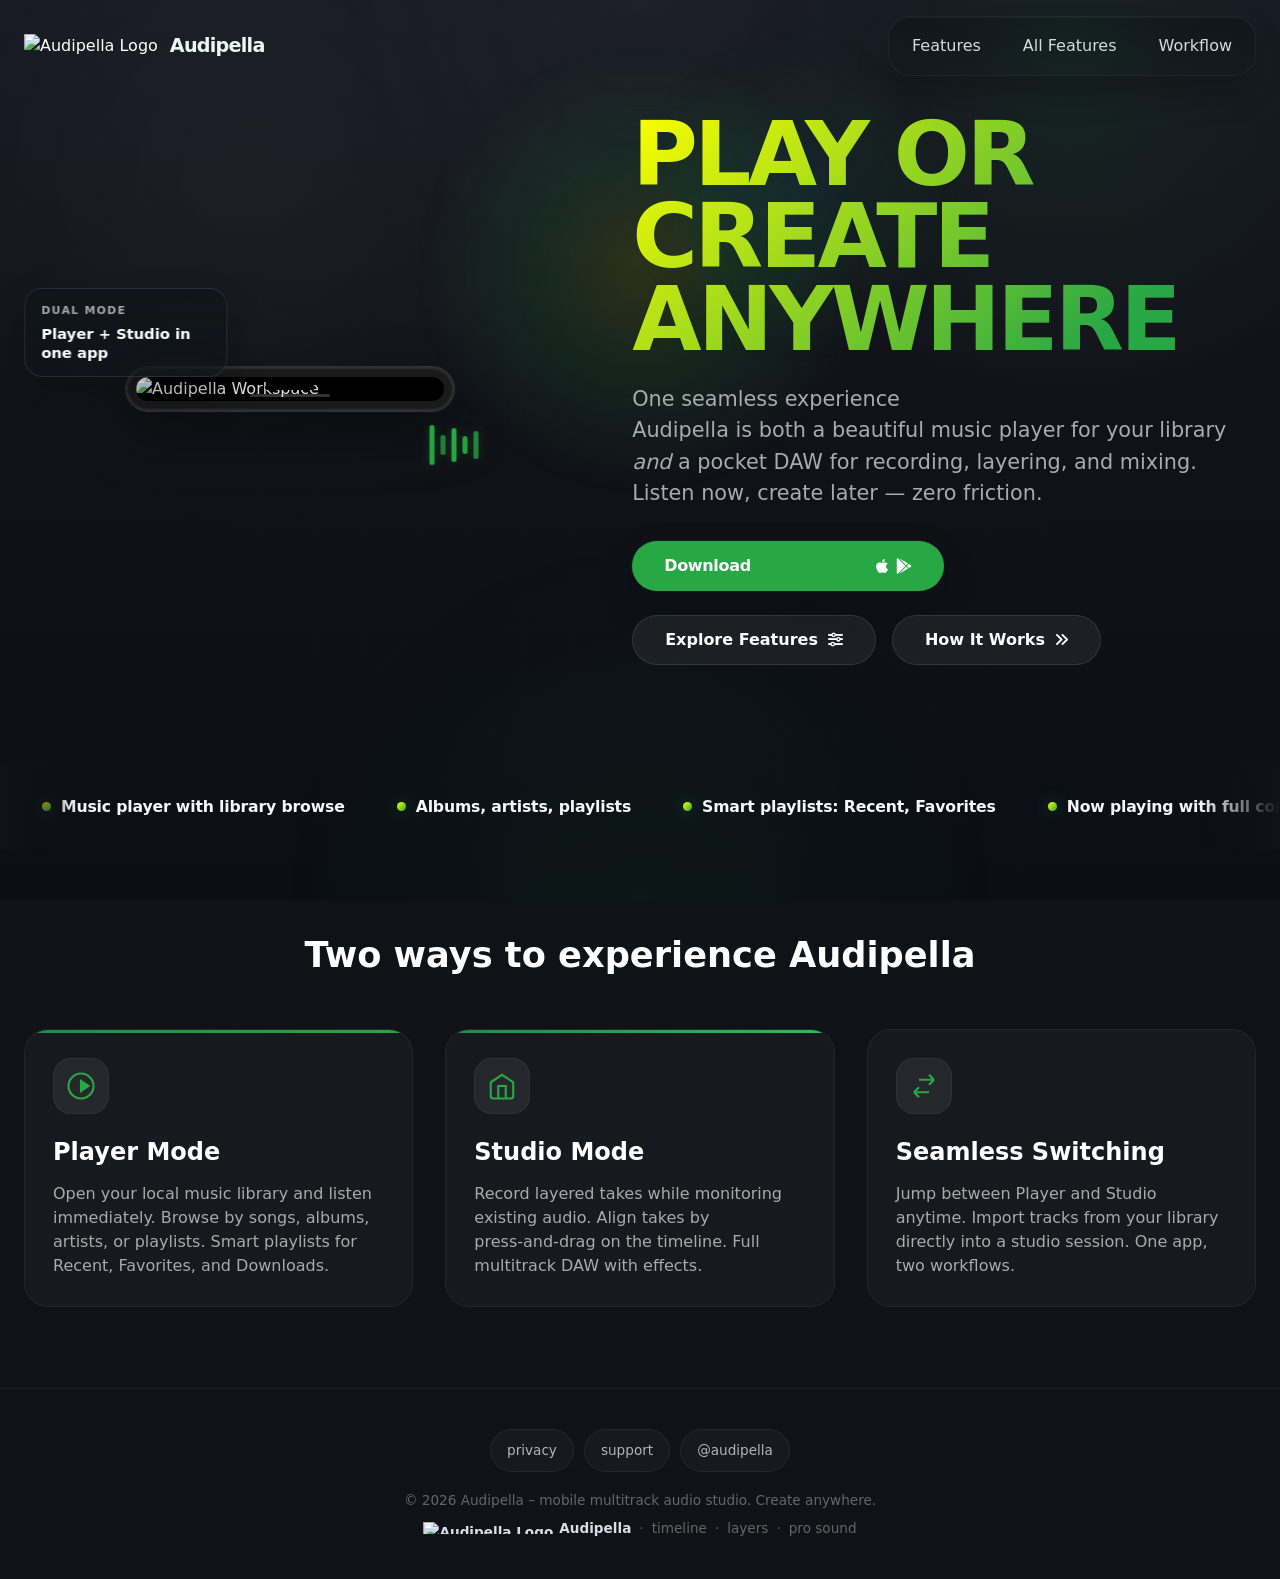
==== index.html @ 9d61c77f "Add meta description for Audipella Added a meta description for better SEO and sharing." ====
<!DOCTYPE html>
<html lang="en" style="color-scheme: dark; background-color: #111218;">

<head>
    <meta charset="UTF-8">
    <meta name="color-scheme" content="dark">
    <meta name="theme-color" content="#28a745" media="(prefers-color-scheme: dark)">
    <meta name="theme-color" content="#28a745" media="(prefers-color-scheme: light)">
    <meta name="viewport" content="width=device-width, initial-scale=1.0, viewport-fit=cover">
    
<!-- Standard Open Graph (Facebook, LinkedIn, WhatsApp, Discord, Slack) -->
<meta property="og:title" content="Audipella" />
<meta property="og:description" content="Favorite Music Player & Mobile Multitrack Studio" />
<meta property="og:url" content="https://audipella.github.io/audipella/" />
<meta property="og:type" content="website" />
<meta property="og:image" content="https://audipella.github.io/audipella/og-image.png" />
<meta property="og:image:width" content="1200" />
<meta property="og:image:height" content="630" />
<meta property="og:image:type" content="image/png" />
<meta property="og:site_name" content="Audipella" />
<meta property="og:locale" content="en_US" />

<!-- Twitter/X Card -->
<meta name="twitter:card" content="summary_large_image" />
<meta name="twitter:title" content="Audipella" />
<meta name="twitter:description" content="Favorite Music Player & Mobile Multitrack Studio" />
<meta name="twitter:image" content="https://audipella.github.io/audipella/og-image.png" />
<meta name="twitter:image:alt" content="Audipella - Music Player & Studio" />
<meta name="description" content="PLAY OR CREATE ANYWHERE One seamless experience Audipella is both a beautiful music player for your library and a pocket DAW for recording, layering, and mixing. Listen now, create later — zero friction." />


<!-- iMessage/Safari rich previews -->
<meta name="apple-mobile-web-app-title" content="Audipella" />
    
    <title>Audipella – Favorite Music Player & Mobile Multitrack Studio</title>
    <script>
        var link = document.createElement('link');
        link.rel = 'stylesheet';
        link.href = 'style.css?v=' + new Date().getTime();
        document.head.appendChild(link);
    </script>
    <link
        href="https://fonts.googleapis.com/css2?family=Inter:opsz,wght@14..32,400;14..32,600;14..32,800;14..32,900&display=swap"
        rel="stylesheet" />
    <link rel="icon" type="image/png" href="favicon.png">
    <link rel="stylesheet" href="https://cdnjs.cloudflare.com/ajax/libs/font-awesome/6.0.0-beta3/css/all.min.css" />
</head>

<body>
    <div class="ambient-background" aria-hidden="true">
        <div class="ambient-orb ambient-orb-primary"></div>
        <div class="ambient-orb ambient-orb-secondary"></div>
    </div>

    <audio id="backgroundAudio" preload="auto" loop playsinline hidden>
        <source src="use.mp3" type="audio/mpeg" />
    </audio>

    <nav>
        <div class="container nav-container">
            <a href="#" class="brand-link" data-page="home" aria-label="Audipella home">

                <img class="brand-mark" src="https://raiidr.com/udipella/audi_wave.png" alt="Audipella Logo" />

                <span class="brand-name">Audipella</span>
            </a>
            <button type="button" class="mobile-menu-btn" id="menuToggle" aria-label="Open menu" aria-expanded="false"
                aria-controls="navLinksShellFrame">
                <span class="menu-icon" aria-hidden="true">
                    <span></span>
                    <span></span>
                    <span></span>
                </span>
            </button>

            <div class="nav-links-shell-frame" id="navLinksShellFrame" aria-hidden="true">
                <div class="nav-links-shell" id="navLinksShell">
                    <div class="nav-links" id="navLinks">
                        <a href="#" data-page="features">Features</a>
                        <a href="#" data-page="detailed-features">All Features</a>
                        <a href="#" data-page="workflow">Workflow</a>
                    </div>
                </div>
            </div>

        </div>
    </nav>

    <main id="app-root">
        <!-- home / landing -->
        <div class="home-page" id="home-page">
            <div class="hero">
                <div class="container hero-layout">
                    <div class="phone-mockup-container phone-live-badge floating-phone">
                        <div class="phone-frame">
                            <div class="phone-notch"></div>
                            <div class="equalizer floating" aria-hidden="true">
                                <div id="wave-container">
                                    <div class="bar"></div>
                                    <div class="bar"></div>
                                    <div class="bar"></div>
                                    <div class="bar"></div>
                                    <div class="bar"></div>
                                </div>
                            </div>
                            <div class="mini-panel parallax-layer floating" data-depth="1.3">
                                <p>Dual Mode</p>
                                <strong>Player + Studio in one app</strong>
                            </div>
                            <img class="workspace-img" src="https://raiidr.com/udipella/newWorkspace.png"
                                alt="Audipella Workspace" />
                            <div class="phone-home-bar"></div>
                        </div>
                    </div>

                    <div class="hero-copy">


                        <h1>PLAY OR CREATE<br>ANYWHERE</h1>

                        <p class="tagline">One seamless experience <br>Audipella is both a beautiful music
                            player for your library <em>and</em> a pocket DAW for recording, layering, and mixing.
                            Listen now, create later — zero friction.</p>

                        <div id="downloadBtn">
                            <a id="downloadStoreLink" class="btn-primary download-store-btn"
                                href="https://apps.apple.com/gh/app/audipella/id6759680938" target="_blank"
                                rel="noopener noreferrer"
                                aria-label="Download Audipella on the App Store or Google Play">
                                <span class="download-store-label">Download</span>
                                <span class="store-badges" aria-hidden="true">
                                    <i class="fab btWhite fa-apple"></i>
                                    <i class="fab btWhite fa-google-play"></i>
                                </span>
                            </a>
                        </div>
                        <div class="btn-group">
                            <a href="#" class="btn-secondary" data-page="features">
                                <i class="fas fa-sliders" aria-hidden="true"></i>
                                <span>Explore Features</span>
                            </a>
                            <a href="#" class="btn-secondary" data-page="workflow">
                                <span>How It Works</span>
                                <i class="fas fa-angle-double-right" aria-hidden="true"></i>
                            </a>
                        </div>
                    </div>
                </div>
            </div>
            <div class="marquee-track" aria-label="Audipella feature highlights">
                <div class="marquee-content">
                    <div class="marquee-group">
                        <span class="marquee-item">Music player with library browse</span>
                        <span class="marquee-item">Albums, artists, playlists</span>
                        <span class="marquee-item">Smart playlists: Recent, Favorites</span>
                        <span class="marquee-item">Now playing with full controls</span>
                        <span class="marquee-item">Demo project or blank start</span>
                        <span class="marquee-item">Guide track from audio or video</span>
                        <span class="marquee-item">Timeline markers</span>
                        <span class="marquee-item">Trim view</span>
                        <span class="marquee-item">Track lock and duplicate</span>
                        <span class="marquee-item">Undo and redo</span>
                        <span class="marquee-item">Per-track EQ and pitch</span>
                        <span class="marquee-item">Project library and mixes</span>
                    </div>
                    <div class="marquee-group" aria-hidden="true">
                        <span class="marquee-item">Music player with library browse</span>
                        <span class="marquee-item">Albums, artists, playlists</span>
                        <span class="marquee-item">Smart playlists: Recent, Favorites</span>
                        <span class="marquee-item">Now playing with full controls</span>
                        <span class="marquee-item">Demo project or blank start</span>
                        <span class="marquee-item">Guide track from audio or video</span>
                        <span class="marquee-item">Timeline markers</span>
                        <span class="marquee-item">Trim view</span>
                        <span class="marquee-item">Track lock and duplicate</span>
                        <span class="marquee-item">Undo and redo</span>
                        <span class="marquee-item">Per-track EQ and pitch</span>
                        <span class="marquee-item">Project library and mixes</span>
                    </div>
                </div>
            </div>
            <section class="section-one">
                <div class="container">
                    <h2 name="section1" class="section-title">Two ways to experience Audipella</h2>
                    <div class="grid-3">
                        <div class="card mode-card player-card">
                            <div class="icon-box"><svg viewBox="0 0 24 24" stroke="currentColor">
                                    <circle cx="12" cy="12" r="10" />
                                    <path d="M12 8v8l6-4-6-4z" fill="currentColor" />
                                </svg></div>
                            <h3>Player Mode</h3>
                            <p>Open your local music library and listen immediately. Browse by songs, albums, artists,
                                or playlists. Smart playlists for Recent, Favorites, and Downloads.</p>
                        </div>
                        <div class="card mode-card studio-card">
                            <div class="icon-box"><svg viewBox="0 0 24 24" stroke="currentColor">
                                    <path d="M3 9l9-6 9 6v11a2 2 0 0 1-2 2H5a2 2 0 0 1-2-2V9z" />
                                    <polyline points="9 22 9 12 15 12 15 22" />
                                </svg></div>
                            <h3>Studio Mode</h3>
                            <p>Record layered takes while monitoring existing audio. Align takes by press‑and‑drag on
                                the timeline. Full multitrack DAW with effects.</p>
                        </div>
                        <div class="card">
                            <div class="icon-box"><svg viewBox="0 0 24 24" fill="none" stroke="currentColor">
                                    <path d="M8 7h12m0 0l-4-4m4 4l-4 4m0 6H4m0 0l4 4m-4-4l4-4" />
                                </svg></div>
                            <h3>Seamless Switching</h3>
                            <p>Jump between Player and Studio anytime. Import tracks from your library directly into a
                                studio session. One app, two workflows.</p>
                        </div>
                    </div>
                </div>
            </section>
        </div>

        <!-- features page (hidden initially) -->
        <div id="features-page" class="page-hidden">
            <section>
                <div class="container">
                    <h2 class="section-title">Everything you need to play & produce</h2>
                    <div class="grid-3">
                        <div class="card">
                            <div class="icon-box"><svg viewBox="0 0 24 24" stroke="currentColor">
                                    <path d="M9 18V5l12-2v13" />
                                    <circle cx="6" cy="18" r="3" />
                                    <circle cx="18" cy="16" r="3" />
                                </svg></div>
                            <h3>Music library player</h3>
                            <p>Browse your entire local library by songs, albums, artists, or playlists. Beautiful
                                now-playing view with full playback controls.</p>
                        </div>
                        <div class="card">
                            <div class="icon-box"><svg viewBox="0 0 24 24" stroke="currentColor">
                                    <path
                                        d="M12 2l3.09 6.26L22 9.27l-5 4.87 1.18 6.88L12 17.77l-6.18 3.25L7 14.14 2 9.27l6.91-1.01L12 2z" />
                                </svg></div>
                            <h3>Smart playlists</h3>
                            <p>Automatic playlists for Recent plays, Favorites, Downloads, and All Playable tracks. Your
                                music, organized intelligently.</p>
                        </div>
                        <div class="card">
                            <div class="icon-box"><svg viewBox="0 0 24 24" stroke="currentColor">
                                    <path d="M4 16v1a3 3 0 003 3h10a3 3 0 003-3v-1m-4-8l-4-4m0 0L8 8m4-4v12" />
                                </svg></div>
                            <h3>Import to library</h3>
                            <p>Add audio files directly to your player library. Import from files, downloads, or extract
                                audio from video.</p>
                        </div>
                        <div class="card">
                            <div class="icon-box"><svg viewBox="0 0 24 24" stroke="currentColor">
                                    <path d="M19 11H5M5 5h14v14H5z" />
                                    <circle cx="12" cy="12" r="3" />
                                </svg></div>
                            <h3>Studio import</h3>
                            <p>Import from player library, device files, or extract audio from video before trimming.
                                Perfect for sampling and remixing.</p>
                        </div>
                        <div class="card">
                            <div class="icon-box"><svg viewBox="0 0 24 24" stroke="currentColor">
                                    <path d="M4 4v16h16V4H4z M8 9h8M8 15h5" />
                                </svg></div>
                            <h3>Studio workspace</h3>
                            <p>Undo/redo, project metadata, timeline editor, state management – everything stays modular
                                and professional.</p>
                        </div>
                        <div class="card">
                            <div class="icon-box"><svg viewBox="0 0 24 24" stroke="currentColor">
                                    <path
                                        d="M12 2v4M12 22v-4M4 12H2M6 12H4M20 12h-2M22 12h-2M19.07 4.93l-2.83 2.83M7.76 16.24l-2.83 2.83M4.93 19.07l2.83-2.83M16.24 7.76l2.83-2.83" />
                                </svg></div>
                            <h3>Studio export</h3>
                            <p>Export finished mix, video reel with cover art. Save/load projects, mixes library,
                                import/export .adp bundles.</p>
                        </div>
                        <div class="card">
                            <div class="icon-box"><svg viewBox="0 0 24 24" stroke="currentColor">
                                    <path
                                        d="M21 12a9 9 0 0 1-9 9m9-9a9 9 0 0 0-9-9m9 9h-4m-7 9A9 9 0 0 1 3 12m9 9v-4M3 12a9 9 0 0 1 9-9m-9 9h4m7-9a9 9 0 0 1 9 9" />
                                </svg></div>
                            <h3>Studio composition</h3>
                            <p>Loop playback, A/B loop regions, markers for arrangement — compose like a pro in the
                                multitrack workspace.</p>
                        </div>
                        <div class="card">
                            <div class="icon-box"><svg viewBox="0 0 24 24" stroke="currentColor">
                                    <path
                                        d="M12 8v4l3 3M12 22c5.523 0 10-4.477 10-10S17.523 2 12 2 2 6.477 2 12s4.477 10 10 10z" />
                                </svg></div>
                            <h3>100% offline</h3>
                            <p>No backend required. Both player and studio work entirely on your device — no internet
                                needed ever.</p>
                        </div>
                        <div class="card">
                            <div class="icon-box"><svg viewBox="0 0 24 24" stroke="currentColor">
                                    <path d="M14 2H6a2 2 0 0 0-2 2v16a2 2 0 0 0 2 2h12a2 2 0 0 0 2-2V8l-6-6z" />
                                    <path d="M14 2v6h6" />
                                </svg></div>
                            <h3>Studio projects (.adp)</h3>
                            <p>Self-contained studio projects: audio files, waveform assets, metadata — share and reopen
                                seamlessly.</p>
                        </div>
                    </div>
                </div>
            </section>
        </div>

        <!-- workflow page -->
        <div id="workflow-page" class="page-hidden">
            <section>
                <div class="container">
                    <h2 class="section-title">Choose your workflow</h2>
                    <div class="mode-tabs">
                        <button class="mode-tab active" data-mode="player">Player Mode</button>
                        <button class="mode-tab" data-mode="studio">Studio Mode</button>
                    </div>
                    <div class="steps mode-steps-player">
                        <div class="step">
                            <div class="step-number">1</div>
                            <h3>Choose Player Mode</h3>
                            <p>Open Audipella in Player Mode for instant access to your music library. No setup, no
                                tutorial — just press play.</p>
                        </div>
                        <div class="step">
                            <div class="step-number">2</div>
                            <h3>Browse Your Library</h3>
                            <p>Explore your songs, albums, artists, and playlists. Smart playlists automatically
                                organize your Recent, Favorites, and Downloads.</p>
                        </div>
                        <div class="step">
                            <div class="step-number">3</div>
                            <h3>Enjoy & Control</h3>
                            <p>Full playback controls in the now-playing view. Queue tracks, shuffle, repeat —
                                everything you expect from a premium music player.</p>
                        </div>
                        <div class="step">
                            <div class="step-number">4</div>
                            <h3>Import & Expand</h3>
                            <p>Add new audio files to your library anytime. Import from files, downloads, or extract
                                audio from video clips.</p>
                        </div>
                    </div>
                    <div class="steps mode-steps-studio" style="display: none;">
                        <div class="step">
                            <div class="step-number">1</div>
                            <h3>Choose Studio Mode</h3>
                            <p>Switch to Studio Mode for the full multitrack experience. Onboarding walks you through
                                your first recording session.</p>
                        </div>
                        <div class="step">
                            <div class="step-number">2</div>
                            <h3>Record & Align</h3>
                            <p>Press and hold to drag tracks, align them precisely in the timeline editor. Monitor
                                existing tracks while recording new ones.</p>
                        </div>
                        <div class="step">
                            <div class="step-number">3</div>
                            <h3>Arrange & Process</h3>
                            <p>Zoomable workspace: reorder, nudge, duplicate, lock, add markers, loop, adjust
                                speed/pitch/EQ per track.</p>
                        </div>
                        <div class="step">
                            <div class="step-number">4</div>
                            <h3>Save & Export</h3>
                            <p>Save project, export final mix audio or video with cover art. Share .adp project to
                                collaborate.</p>
                        </div>
                    </div>
                    <div class="info-panel workflow-callout">
                        <h3 class="workflow-callout-title">⚡ Entirely offline — both modes</h3>
                        <p class="workflow-callout-copy">Player library browsing and studio recording, playback,
                            trimming, mixing, import, export, add markers, redo, undo, looping, and video‑to‑audio
                            extraction — all done locally. No cloud, no latency, no accounts.</p>
                    </div>
                </div>
            </section>
        </div>

        <!-- detailed features page -->
        <div id="detailed-features-page" class="page-hidden">
            <section class="detailed-features">
                <div class="container">
                    <h2 class="section-title">Complete Feature Set</h2>

                    <div class="mode-tabs">
                        <button class="mode-tab active" data-mode="studio">Studio Mode</button>
                        <button class="mode-tab" data-mode="player">Player Mode</button>
                    </div>

                    <!-- Studio Features -->
                    <div class="feature-section studio-section feature-mode-content" data-content="studio">
                        <div class="feature-section-header">
                            <div class="icon-box studio-icon">
                                <svg viewBox="0 0 24 24" stroke="currentColor">
                                    <path d="M3 9l9-6 9 6v11a2 2 0 0 1-2 2H5a2 2 0 0 1-2-2V9z" />
                                    <polyline points="9 22 9 12 15 12 15 22" />
                                </svg>
                            </div>
                            <h3 class="feature-section-title">Studio Features</h3>
                        </div>

                        <div class="feature-category">
                            <h4 class="feature-category-title">Multi-Track Workspace</h4>
                            <ul class="feature-list">
                                <li>Organize projects with a flexible multi-track timeline</li>
                                <li>Drag left/right with Ghost View for visual track alignment</li>
                                <li>Drag up/down to reorder tracks</li>
                                <li>Press to select single or multiple tracks</li>
                            </ul>
                        </div>

                        <div class="feature-category">
                            <h4 class="feature-category-title">Smart Editing Tools</h4>
                            <ul class="feature-list">
                                <li>Lock tracks to prevent accidental movement</li>
                                <li>Solo play individual tracks for focused editing</li>
                                <li>Mark regions for quick navigation</li>
                                <li>Loop playback for A/B regions or entire track</li>
                                <li>Snap playhead to timeline start or track end</li>
                                <li>Set window regions for timeline playback view</li>
                                <li>Zoom in/out timeline view</li>
                                <li>Set base track with enable/disable monitoring</li>
                            </ul>
                        </div>

                        <div class="feature-category">
                            <h4 class="feature-category-title">Record Over Your Mix</h4>
                            <ul class="feature-list">
                                <li>Import a base track and record vocals or instruments</li>
                                <li>Listen to your project in real time while recording</li>
                                <li>Perfect for layering harmonies, overdubs, and vocal arrangements</li>
                            </ul>
                        </div>

                        <div class="feature-category">
                            <h4 class="feature-category-title">Save Project Progress</h4>
                            <ul class="feature-list">
                                <li>Save project progress and resume editing later (.adp)</li>
                                <li>Export projects as .adp (Audipella project format)</li>
                                <li>Import .adp files from other Audipella users</li>
                            </ul>
                        </div>

                        <div class="feature-category">
                            <h4 class="feature-category-title">Per-Track & Master EQ Control</h4>
                            <ul class="feature-list">
                                <li>Apply equalization to individual tracks for precise sound shaping</li>
                                <li>Adjust each track independently for a balanced mix</li>
                                <li>Fine-tune final output with master mix EQ before exporting</li>
                            </ul>
                        </div>

                        <div class="feature-category">
                            <h4 class="feature-category-title">Pro-Grade Processing</h4>
                            <ul class="feature-list">
                                <li>Built-in noise reduction for clean recordings</li>
                                <li>Loudness normalization for professionally balanced audio</li>
                                <li>"Pro Vocal" feature for vocal-optimized noise reduction</li>
                            </ul>
                        </div>

                        <div class="feature-category">
                            <h4 class="feature-category-title">Advanced Export Options</h4>
                            <ul class="feature-list">
                                <li>Export final mix as high-quality MP3</li>
                                <li>Attach cover artwork to generate MP4 video for social sharing</li>
                            </ul>
                        </div>

                        <div class="feature-category">
                            <h4 class="feature-category-title">Advanced Controls</h4>
                            <ul class="feature-list">
                                <li>Audio sync latency adjustment for recording</li>
                                <li>Set workspace max timeline duration (1hr limit)</li>
                                <li>Adjust track drag sensitivity</li>
                            </ul>
                        </div>

                        <div class="feature-category">
                            <h4 class="feature-category-title">Help & Guidance</h4>
                            <ul class="feature-list">
                                <li>In-app help guide and tips</li>
                                <li>Tool use reference documentation</li>
                            </ul>
                        </div>
                    </div>

                    <!-- Player Features -->
                    <div class="feature-section player-section feature-mode-content" data-content="player"
                        style="display: none;">
                        <div class="feature-section-header">
                            <div class="icon-box player-icon">
                                <svg viewBox="0 0 24 24" stroke="currentColor">
                                    <circle cx="12" cy="12" r="10" />
                                    <path d="M12 8v8l6-4-6-4z" fill="currentColor" />
                                </svg>
                            </div>
                            <h3 class="feature-section-title">Player Features</h3>
                        </div>

                        <div class="feature-category">
                            <h4 class="feature-category-title">Chat & Download</h4>
                            <ul class="feature-list">
                                <li>Search and download audio from URLs</li>
                                <li>Conversational search with download progress</li>
                                <li>Visual progress bars with live updates</li>
                            </ul>
                        </div>

                        <div class="feature-category">
                            <h4 class="feature-category-title">Playback Experience</h4>
                            <ul class="feature-list">
                                <li>Drag down to collapse to bottom player with controls</li>
                                <li>Drag up to expanded full-screen player view</li>
                                <li>Set start/end points for looped playback sections</li>
                                <li>Playback speed control: 0.5x to 2.0x variable speed</li>
                                <li>Shuffle mode: Random or ordered playback</li>
                                <li>Restores playback position on resume</li>
                            </ul>
                        </div>

                        <div class="feature-category">
                            <h4 class="feature-category-title">Loop Modes</h4>
                            <ul class="feature-list">
                                <li>Loop Off — Play once and stop</li>
                                <li>Loop All — Repeat entire queue</li>
                                <li>Loop Once — Repeat current track</li>
                            </ul>
                        </div>

                        <div class="feature-category">
                            <h4 class="feature-category-title">Audio Trimmer Integration</h4>
                            <ul class="feature-list">
                                <li>Visual audio editing interface</li>
                                <li>Set start/end trim points precisely</li>
                                <li>Save edited versions directly to library</li>
                            </ul>
                        </div>

                        <div class="feature-category">
                            <h4 class="feature-category-title">Media Library Browsing</h4>
                            <ul class="feature-list">
                                <li>5 Tab Categories: Songs, Albums, Artists, Playlists, Recent</li>
                                <li>Smart Playlists: Recently Added, Downloads, Playable tracks, Favorites</li>
                                <li>Real-time search across entire library</li>
                                <li>Pull-to-refresh library scanning</li>
                            </ul>
                        </div>

                        <div class="feature-category">
                            <h4 class="feature-category-title">Library Management</h4>
                            <ul class="feature-list">
                                <li>Multi-select tracks/albums/artists/playlists for batch actions</li>
                                <li>Import audio files into the player library</li>
                                <li>Extract audio from video for library import</li>
                            </ul>
                        </div>

                        <div class="feature-category">
                            <h4 class="feature-category-title">Playback Controls</h4>
                            <ul class="feature-list">
                                <li>Play, pause, skip forward/backward</li>
                                <li>Touch-to-seek with time display</li>
                                <li>Full-screen now playing view</li>
                            </ul>
                        </div>
                    </div>
                </div>
            </section>
        </div>

        <!-- support page -->
        <div id="support-page" class="page-hidden">
            <section>
                <div class="container">
                    <h2 class="section-title">Help & Support</h2>
                    <div class="faq-list" id="faqContainer">
                        <div class="faq-item">
                            <div class="faq-question">🎛️ What's the difference between Player and Studio mode?
                                <span>+</span>
                            </div>
                            <div class="faq-answer"><strong>Player Mode</strong> is for listening — browse your local
                                music library by songs, albums, artists, and playlists with a beautiful now-playing
                                interface. <strong>Studio Mode</strong> is for creating — a full multitrack DAW where
                                you record, layer, mix, and export. You can switch between modes anytime.</div>
                        </div>
                        <div class="faq-item">
                            <div class="faq-question">👈👉 How do I align recorded takes? <span>+</span></div>
                            <div class="faq-answer">In the timeline editor, press and hold any take, then drag it to the
                                desired start point. The snap guide helps you align to beats or markers.</div>
                        </div>
                        <div class="faq-item">
                            <div class="faq-question">📁 What is an .adp project bundle? <span>+</span></div>
                            <div class="faq-answer">.adp bundles contain all audio files, waveforms, project metadata,
                                markers, and effects. Use import/export to share full projects with other Audipella
                                users.</div>
                        </div>
                        <div class="faq-item">
                            <div class="faq-question">🔊 Can I extract audio from video? <span>+</span></div>
                            <div class="faq-answer">Yes. Import video from your library — Audipella extracts audio and
                                lets you trim before adding to the timeline.</div>
                        </div>
                        <div class="faq-item">
                            <div class="faq-question">⚙️ How to adjust drag sensitivity & workspace duration?
                                <span>+</span>
                            </div>
                            <div class="faq-answer">Go to Settings → Workspace: you can adjust drag sensitivity, default
                                duration, sync options, and cache cleanup.</div>
                        </div>
                        <div class="faq-item">
                            <div class="faq-question">🎚️ What is Pro Vocal feature? <span>+</span></div>
                            <div class="faq-answer">Pro Vocal applies intelligent noise reduction tailored for vocals,
                                reducing background hiss while preserving clarity.</div>
                        </div>
                        <div class="faq-item">
                            <div class="faq-question">📱 Does Audipella need internet? <span>+</span></div>
                            <div class="faq-answer">No backend or server — both Player and Studio modes work completely
                                offline after install. Your music and projects never leave your device.</div>
                        </div>
                    </div>
                    <div class="support-callout">
                        <h3>Still have questions?</h3>
                        <p>Reach out to our support team — we're happy to help you craft your
                            next track.</p>
                        <a href="#" class="btn-secondary">support@audipella.com</a>
                    </div>
                </div>
            </section>
        </div>

        <!-- privacy page -->
        <div id="privacy-page" class="page-hidden">
            <section>
                <div class="container">
                    <h2 class="section-title">Privacy Policy</h2>
                    <div class="info-panel">
                        <p><strong>Last updated:</strong> April 2026</p><br>
                        <p>Audipella respects your privacy. The app operates 100% offline — no cloud servers, no
                            telemetry, no data collection. All recordings, projects, and exported files remain on your
                            device.</p><br>
                        <ul class="privacy-list">
                            <li><strong>What we DO NOT collect:</strong> personal data, audio content, usage analytics,
                                or location. There is no account system, no sign-up, no tracking.</li>
                            <li><strong>Local storage:</strong> Audipella stores your projects, audio files, and
                                waveform caches inside the app's sandboxed storage. You can delete them at any time via
                                the app's settings or by uninstalling the app.</li>
                            <li><strong>Third-party access:</strong> None. Audipella does not integrate any analytics
                                or crash reporters. We don't share anything because we don’t have anything to share.
                            </li>
                            <li><strong>Permissions Usage:</strong>
                                <ul class="privacy-sublist">
                                    <li><strong>Microphone:</strong> Used solely to capture audio for your projects.
                                        Recording only occurs when you explicitly tap the record button.</li>
                                    <li><strong>File System:</strong> Required to save your projects, generate
                                        waveforms, and export mixed audio stems to your device.</li>
                                </ul>
                            </li>
                            <li><strong>Children’s privacy:</strong> The app does not collect any information from any
                                user, including children under 13.</li>
                            <li><strong>Contact:</strong> If you have questions, contact us at <span
                                    class="privacy-email">privacy@audipella.com</span> — but rest assured, we built
                                this to be a private, offline creative tool.</li>
                        </ul>
                    </div>
                </div>
            </section>
        </div>
    </main>

    <footer>
        <div class="container">
            <div class="footer-links">
                <a href="#" data-page="privacy">
                    privacy
                </a>
                <a href="#" data-page="support">support</a>
                <a href="#">@audipella</a>
            </div>
            <p>© 2026 Audipella – mobile multitrack audio studio. Create anywhere.</p>
            <p class="footer-meta">
                <span class="footer-brand">
                    <img src="https://raiidr.com/udipella/audi_wave.png" alt="Audipella Logo" />
                    <span>Audipella</span>
                </span>
                <span class="footer-divider">·</span>
                <span>timeline</span>
                <span class="footer-divider">·</span>
                <span>layers</span>
                <span class="footer-divider">·</span>
                <span>pro sound</span>
            </p>
        </div>
    </footer>
    <!-- <script src="debug.js"></script> -->
    <script>
        var script = document.createElement('script');
        // Use .src for scripts (link uses .href)
        script.src = 'main.js?v=' + new Date().getTime();
        document.head.appendChild(script);
    </script>
</body>


</html>
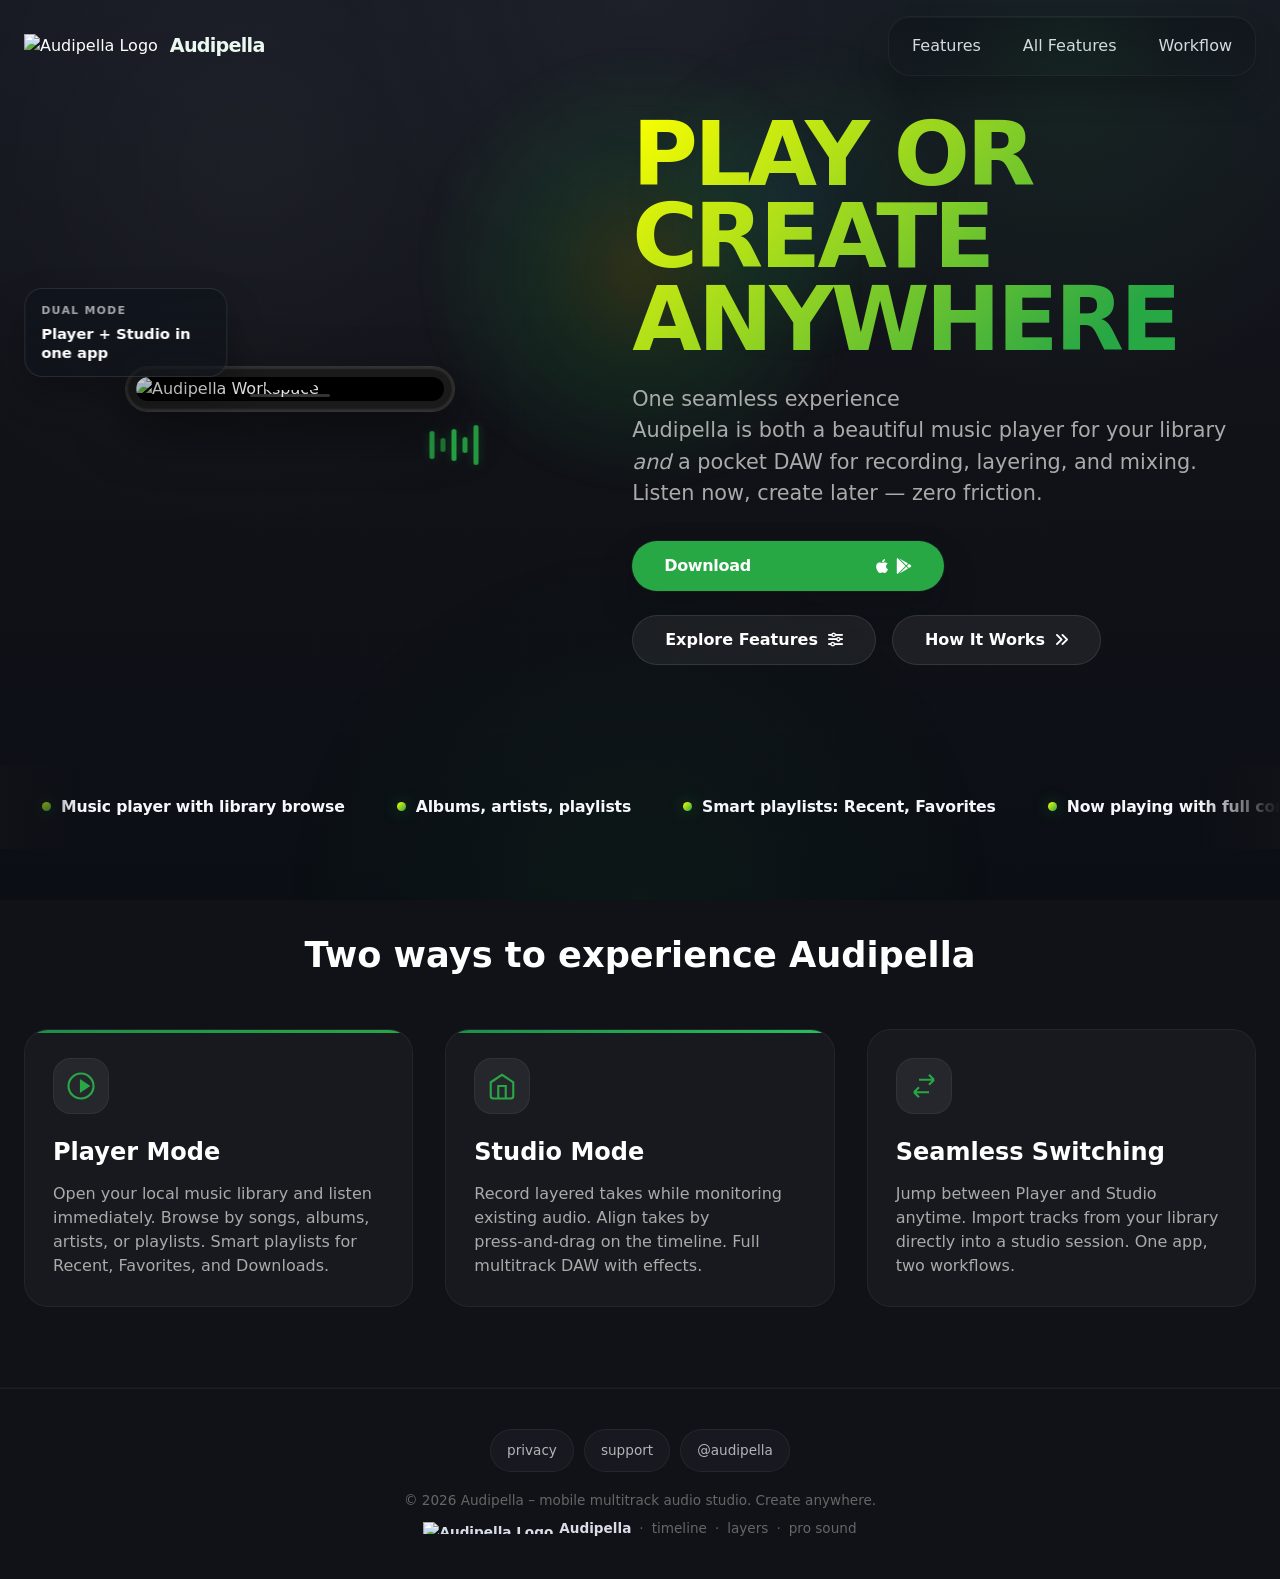
==== commit 8839d961: "Update index.html" ====
--- a/index.html
+++ b/index.html
@@ -13,7 +13,7 @@
 <meta property="og:description" content="Favorite Music Player & Mobile Multitrack Studio" />
 <meta property="og:url" content="https://audipella.github.io/audipella/" />
 <meta property="og:type" content="website" />
-<meta property="og:image" content="https://audipella.github.io/audipella/og-image.png" />
+<meta property="og:image" content="https://audipella.github.io/audipella/og-image-1.jpg" />
 <meta property="og:image:width" content="1200" />
 <meta property="og:image:height" content="630" />
 <meta property="og:image:type" content="image/png" />
@@ -24,7 +24,7 @@
 <meta name="twitter:card" content="summary_large_image" />
 <meta name="twitter:title" content="Audipella" />
 <meta name="twitter:description" content="Favorite Music Player & Mobile Multitrack Studio" />
-<meta name="twitter:image" content="https://audipella.github.io/audipella/og-image.png" />
+<meta name="twitter:image" content="https://audipella.github.io/audipella/og-image-1.jpg" />
 <meta name="twitter:image:alt" content="Audipella - Music Player & Studio" />
 <meta name="description" content="PLAY OR CREATE ANYWHERE One seamless experience Audipella is both a beautiful music player for your library and a pocket DAW for recording, layering, and mixing. Listen now, create later — zero friction." />
 
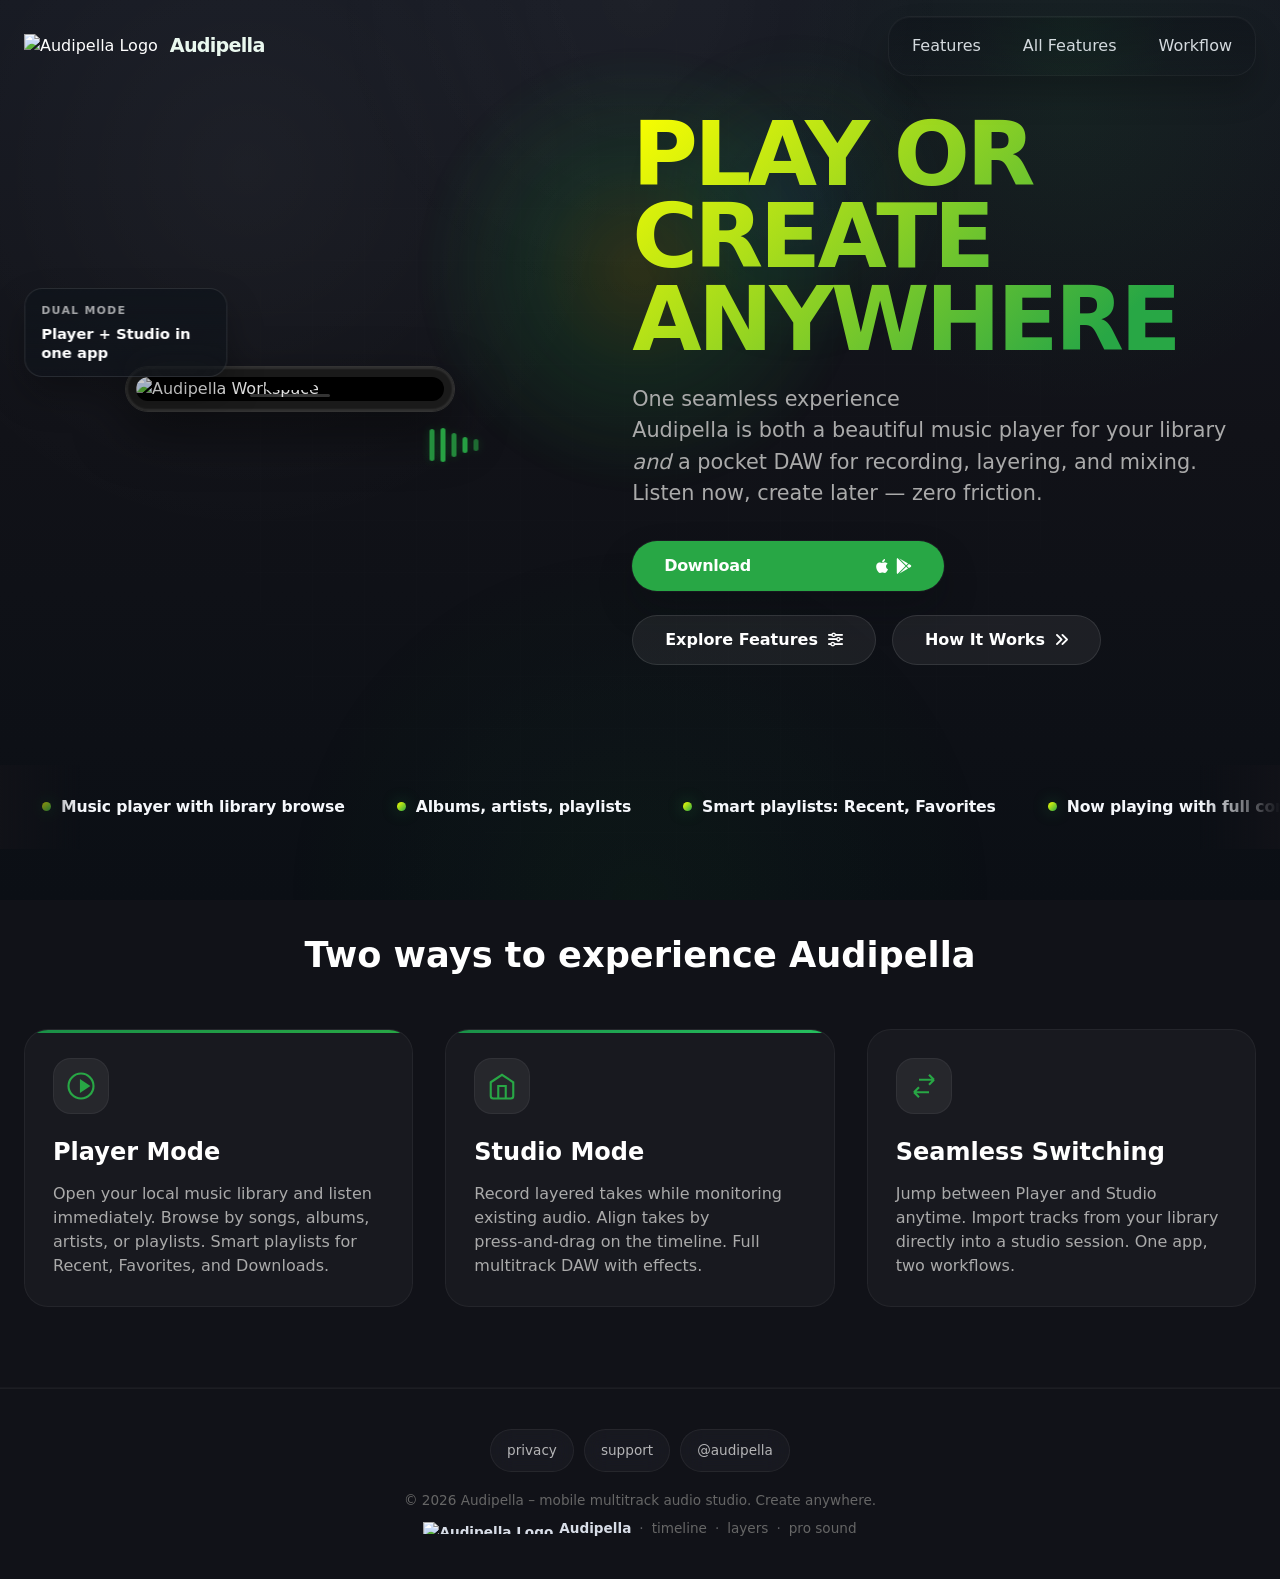
==== commit 55a20699: "Update index.html" ====
--- a/index.html
+++ b/index.html
@@ -13,7 +13,7 @@
 <meta property="og:description" content="Favorite Music Player & Mobile Multitrack Studio" />
 <meta property="og:url" content="https://audipella.github.io/audipella/" />
 <meta property="og:type" content="website" />
-<meta property="og:image" content="https://audipella.github.io/audipella/og-image-1.jpg" />
+<meta property="og:image" content="og-image-1.jpg" />
 <meta property="og:image:width" content="1200" />
 <meta property="og:image:height" content="630" />
 <meta property="og:image:type" content="image/png" />
@@ -24,7 +24,7 @@
 <meta name="twitter:card" content="summary_large_image" />
 <meta name="twitter:title" content="Audipella" />
 <meta name="twitter:description" content="Favorite Music Player & Mobile Multitrack Studio" />
-<meta name="twitter:image" content="https://audipella.github.io/audipella/og-image-1.jpg" />
+<meta name="twitter:image" content="og-image-1.jpg" />
 <meta name="twitter:image:alt" content="Audipella - Music Player & Studio" />
 <meta name="description" content="PLAY OR CREATE ANYWHERE One seamless experience Audipella is both a beautiful music player for your library and a pocket DAW for recording, layering, and mixing. Listen now, create later — zero friction." />
 
@@ -39,6 +39,8 @@
         link.href = 'style.css?v=' + new Date().getTime();
         document.head.appendChild(link);
     </script>
+    <link rel="canonical" href="https://audipella.github.io/audipella" />
+    <link rel="apple-touch-icon" sizes="180x180" href="apple-touch-icon.png" />
     <link
         href="https://fonts.googleapis.com/css2?family=Inter:opsz,wght@14..32,400;14..32,600;14..32,800;14..32,900&display=swap"
         rel="stylesheet" />
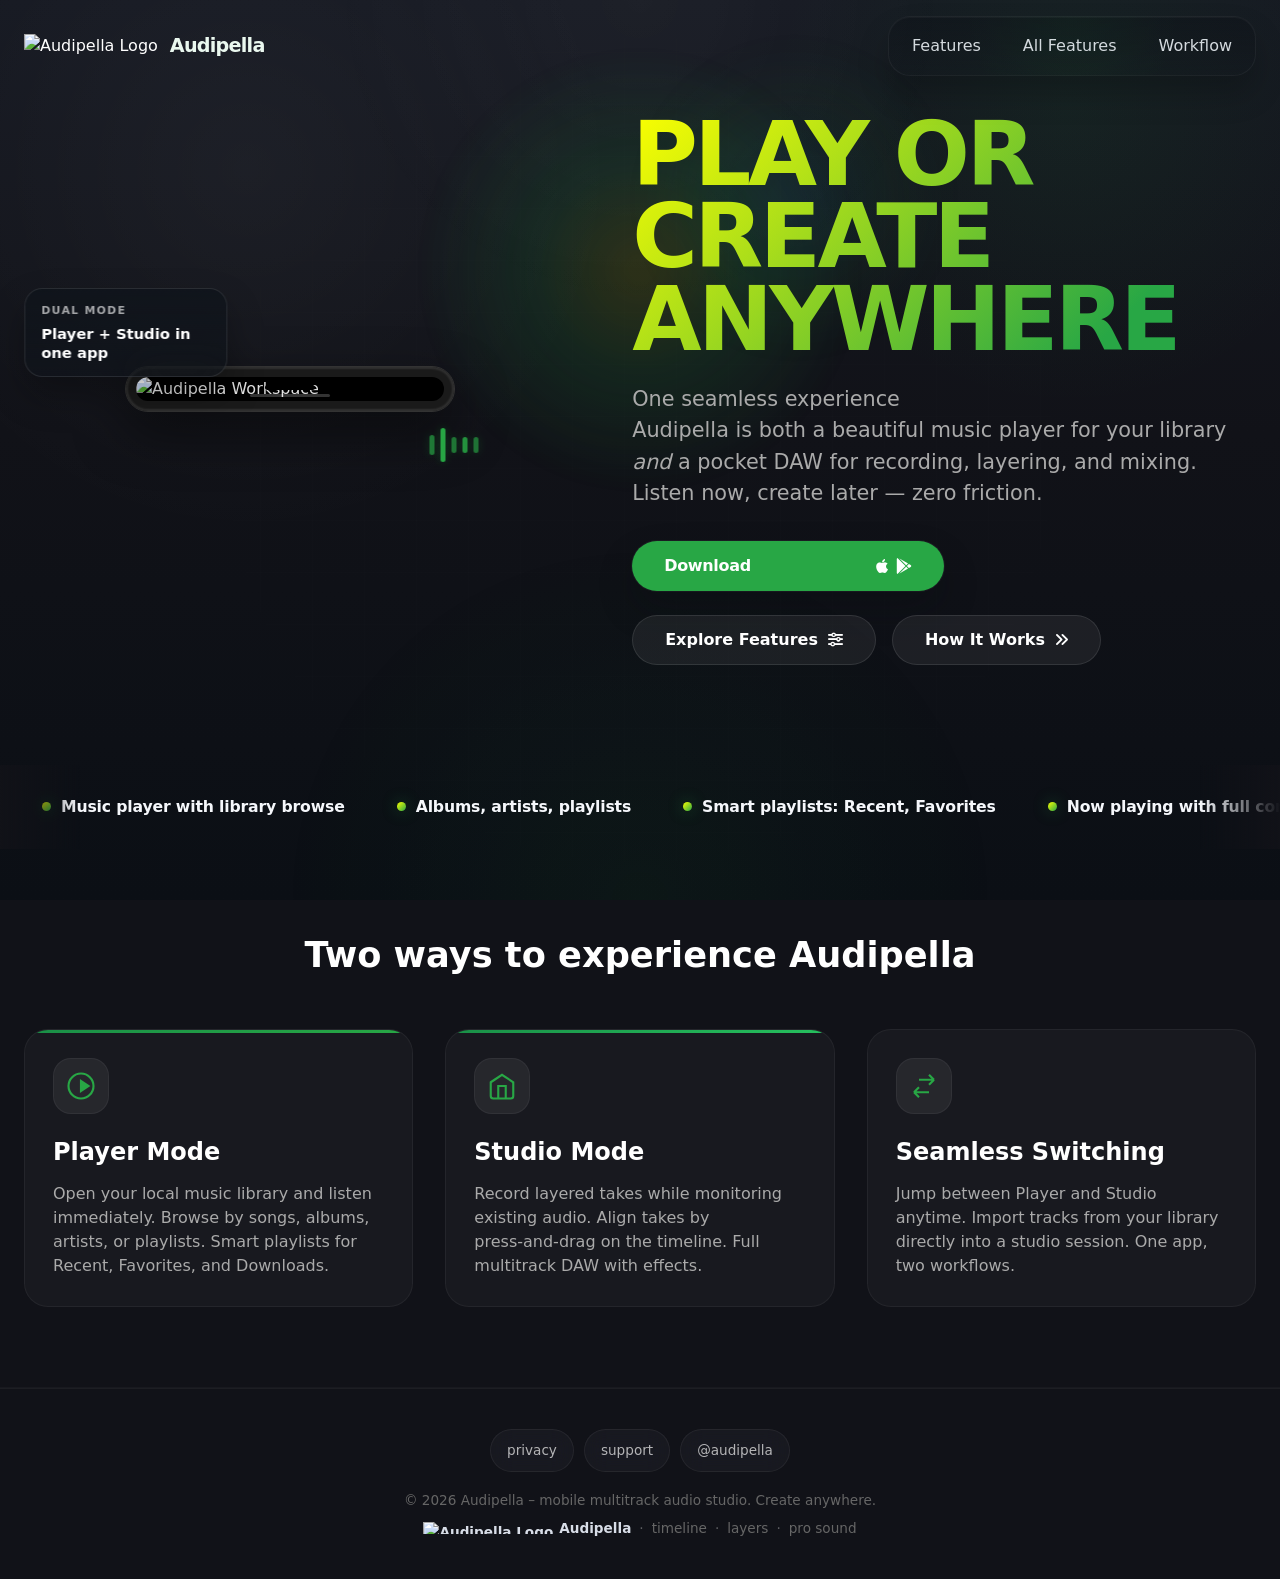
==== commit 3cbee771: "Update index.html" ====
--- a/index.html
+++ b/index.html
@@ -18,7 +18,9 @@
 <meta property="og:image:height" content="630" />
 <meta property="og:image:type" content="image/png" />
 <meta property="og:site_name" content="Audipella" />
+<meta property="og:image:alt" content="Audipella landing page featuring a smartphone music app interface beside the bold neon green headline “PLAY OR CREATE ANYWHERE” on a dark gradient background." />
 <meta property="og:locale" content="en_US" />
+    
 
 <!-- Twitter/X Card -->
 <meta name="twitter:card" content="summary_large_image" />
@@ -27,12 +29,21 @@
 <meta name="twitter:image" content="og-image-1.jpg" />
 <meta name="twitter:image:alt" content="Audipella - Music Player & Studio" />
 <meta name="description" content="PLAY OR CREATE ANYWHERE One seamless experience Audipella is both a beautiful music player for your library and a pocket DAW for recording, layering, and mixing. Listen now, create later — zero friction." />
+<meta name="twitter:site" content="@greengraphicx" />
 
 
 <!-- iMessage/Safari rich previews -->
 <meta name="apple-mobile-web-app-title" content="Audipella" />
     
     <title>Audipella – Favorite Music Player & Mobile Multitrack Studio</title>
+    <script type="application/ld+json">
+{
+  "@context": "https://schema.org",
+  "@type": "WebPage",
+  "name": "Audipella",
+  "description": "Favorite Music Player & Mobile Multitrack Studio"
+}
+</script>
     <script>
         var link = document.createElement('link');
         link.rel = 'stylesheet';
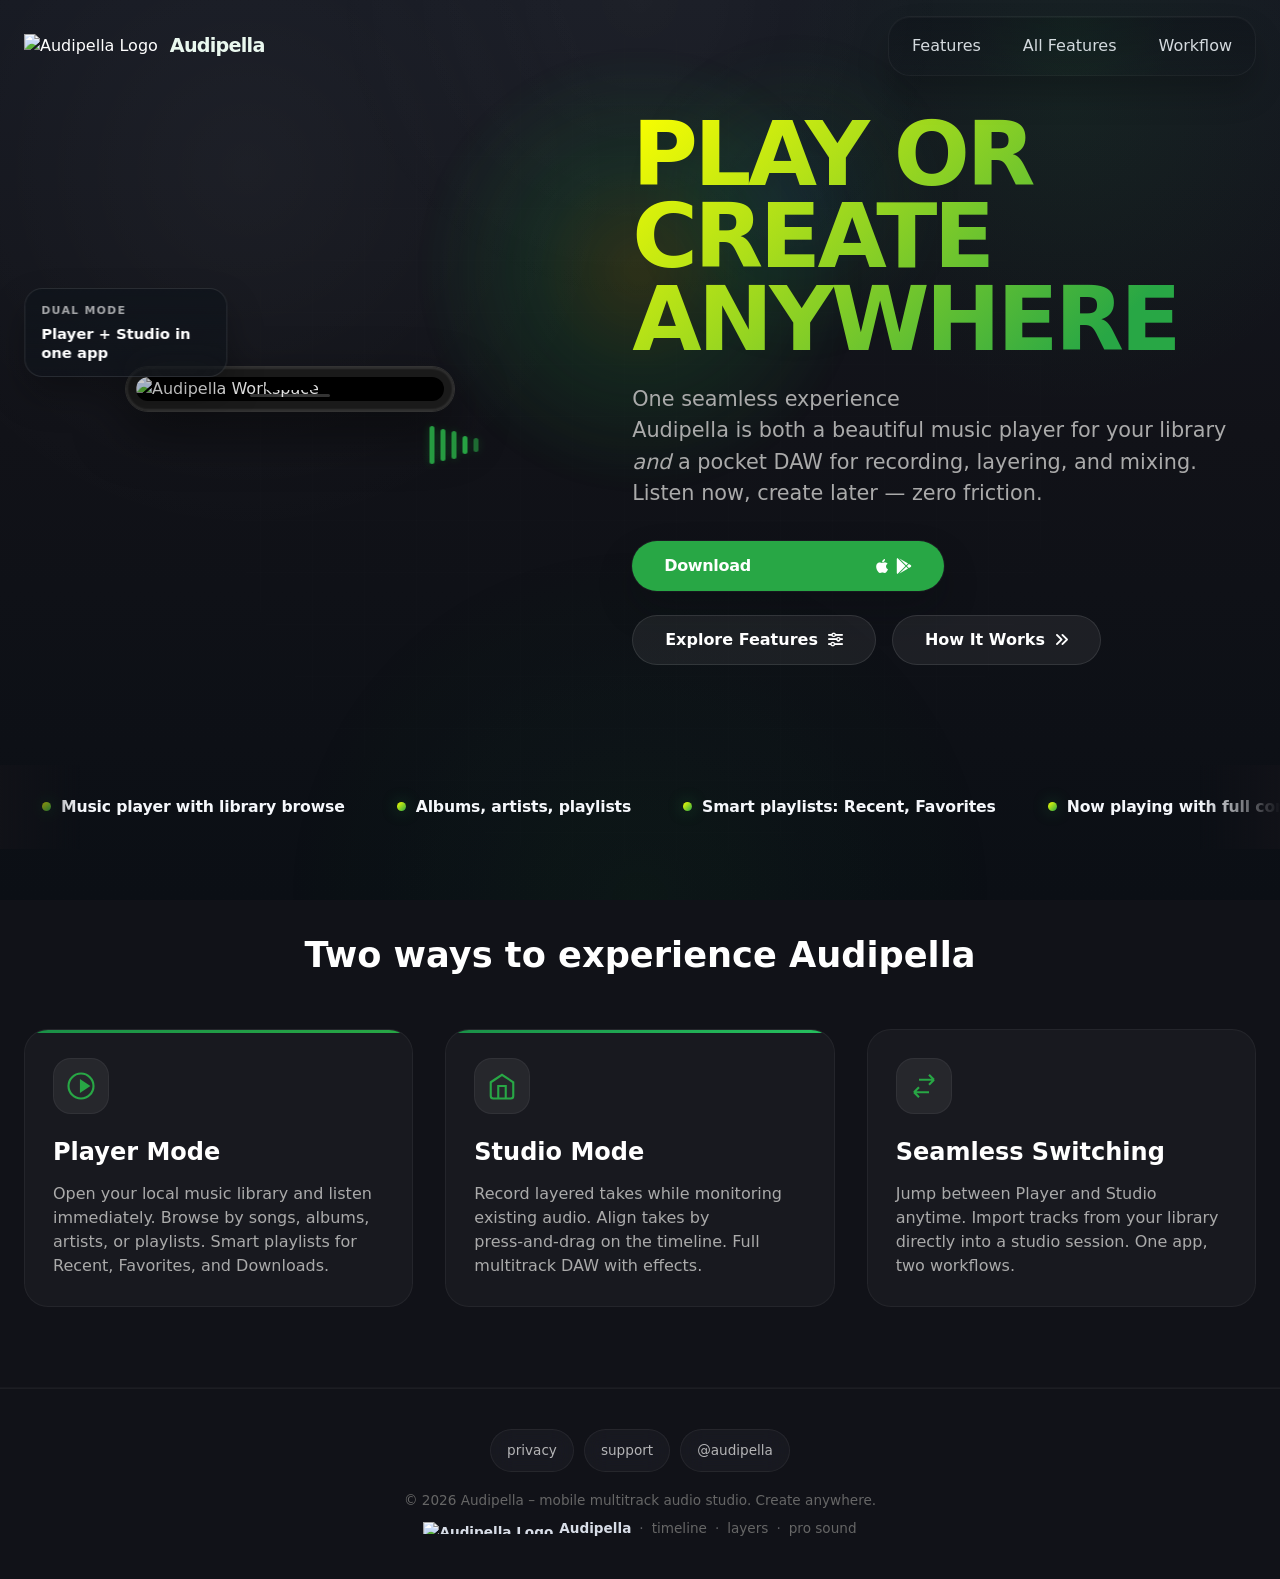
==== commit 947f2b00: "Update Open Graph and Twitter image URLs" ====
--- a/index.html
+++ b/index.html
@@ -13,7 +13,7 @@
 <meta property="og:description" content="Favorite Music Player & Mobile Multitrack Studio" />
 <meta property="og:url" content="https://audipella.github.io/audipella/" />
 <meta property="og:type" content="website" />
-<meta property="og:image" content="og-image-1.jpg" />
+<meta property="og:image" content="https://audipella.github.io/audipella/og-image-1.jpg" />
 <meta property="og:image:width" content="1200" />
 <meta property="og:image:height" content="630" />
 <meta property="og:image:type" content="image/png" />
@@ -26,7 +26,7 @@
 <meta name="twitter:card" content="summary_large_image" />
 <meta name="twitter:title" content="Audipella" />
 <meta name="twitter:description" content="Favorite Music Player & Mobile Multitrack Studio" />
-<meta name="twitter:image" content="og-image-1.jpg" />
+<meta name="twitter:image" content="https://audipella.github.io/audipella/og-image-1.jpg" />
 <meta name="twitter:image:alt" content="Audipella - Music Player & Studio" />
 <meta name="description" content="PLAY OR CREATE ANYWHERE One seamless experience Audipella is both a beautiful music player for your library and a pocket DAW for recording, layering, and mixing. Listen now, create later — zero friction." />
 <meta name="twitter:site" content="@greengraphicx" />
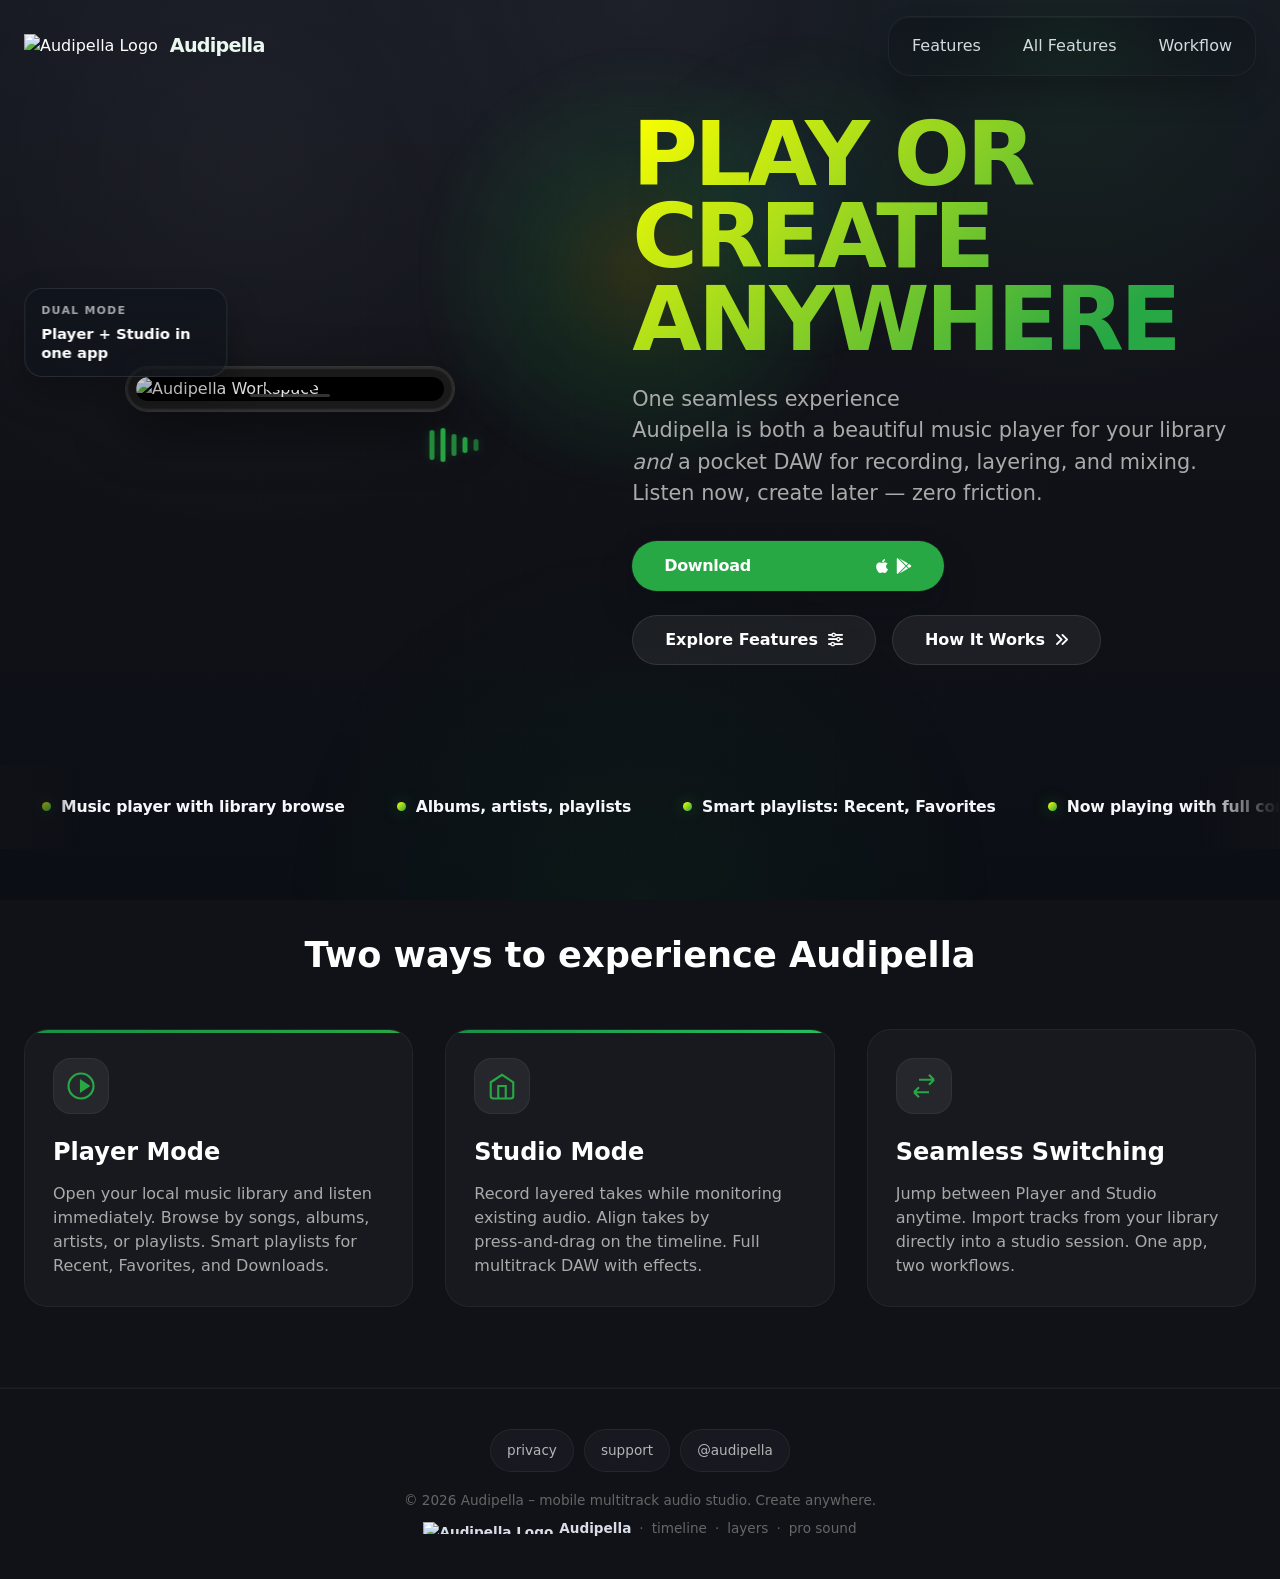
==== commit d4b69975: "Update apple-touch-icon link to use HTTPS" ====
--- a/index.html
+++ b/index.html
@@ -51,7 +51,9 @@
         document.head.appendChild(link);
     </script>
     <link rel="canonical" href="https://audipella.github.io/audipella" />
-    <link rel="apple-touch-icon" sizes="180x180" href="apple-touch-icon.png" />
+    <link rel="apple-touch-icon" sizes="180x180" href="https://audipella.github.io/audipella/apple-touch-icon.png" />
+    <link rel="canonical" href="https://audipella.github.io/audipella" />
+
     <link
         href="https://fonts.googleapis.com/css2?family=Inter:opsz,wght@14..32,400;14..32,600;14..32,800;14..32,900&display=swap"
         rel="stylesheet" />
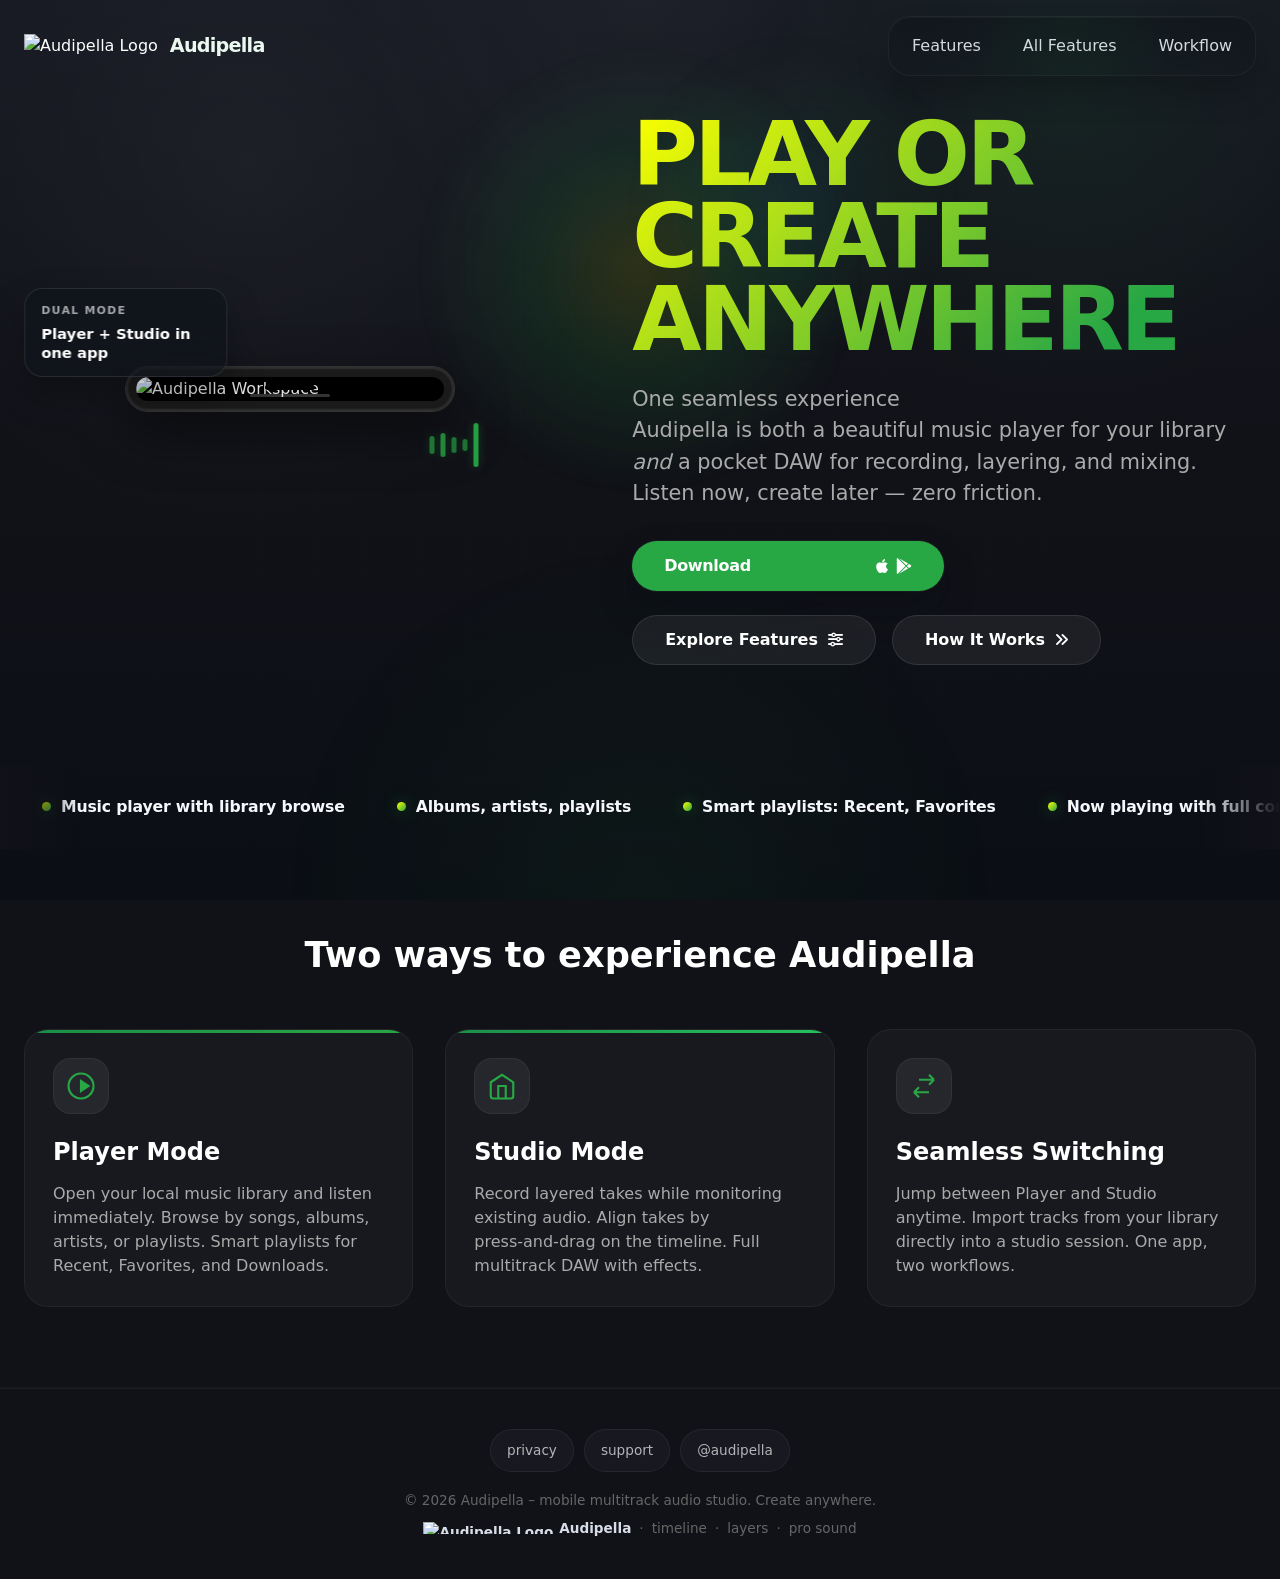
==== commit 813a0cd8: "Update Open Graph and Twitter meta image paths" ====
--- a/index.html
+++ b/index.html
@@ -13,7 +13,7 @@
 <meta property="og:description" content="Favorite Music Player & Mobile Multitrack Studio" />
 <meta property="og:url" content="https://audipella.github.io/audipella/" />
 <meta property="og:type" content="website" />
-<meta property="og:image" content="https://audipella.github.io/audipella/og-image-1.jpg" />
+<meta property="og:image" content="/audipella/og-image-1.jpg" />
 <meta property="og:image:width" content="1200" />
 <meta property="og:image:height" content="630" />
 <meta property="og:image:type" content="image/png" />
@@ -26,7 +26,7 @@
 <meta name="twitter:card" content="summary_large_image" />
 <meta name="twitter:title" content="Audipella" />
 <meta name="twitter:description" content="Favorite Music Player & Mobile Multitrack Studio" />
-<meta name="twitter:image" content="https://audipella.github.io/audipella/og-image-1.jpg" />
+<meta name="twitter:image" content="/audipella/og-image-1.jpg" />
 <meta name="twitter:image:alt" content="Audipella - Music Player & Studio" />
 <meta name="description" content="PLAY OR CREATE ANYWHERE One seamless experience Audipella is both a beautiful music player for your library and a pocket DAW for recording, layering, and mixing. Listen now, create later — zero friction." />
 <meta name="twitter:site" content="@greengraphicx" />
@@ -53,6 +53,7 @@
     <link rel="canonical" href="https://audipella.github.io/audipella" />
     <link rel="apple-touch-icon" sizes="180x180" href="https://audipella.github.io/audipella/apple-touch-icon.png" />
     <link rel="canonical" href="https://audipella.github.io/audipella" />
+    <link rel="manifest" href="/audipella/site.webmanifest">
 
     <link
         href="https://fonts.googleapis.com/css2?family=Inter:opsz,wght@14..32,400;14..32,600;14..32,800;14..32,900&display=swap"
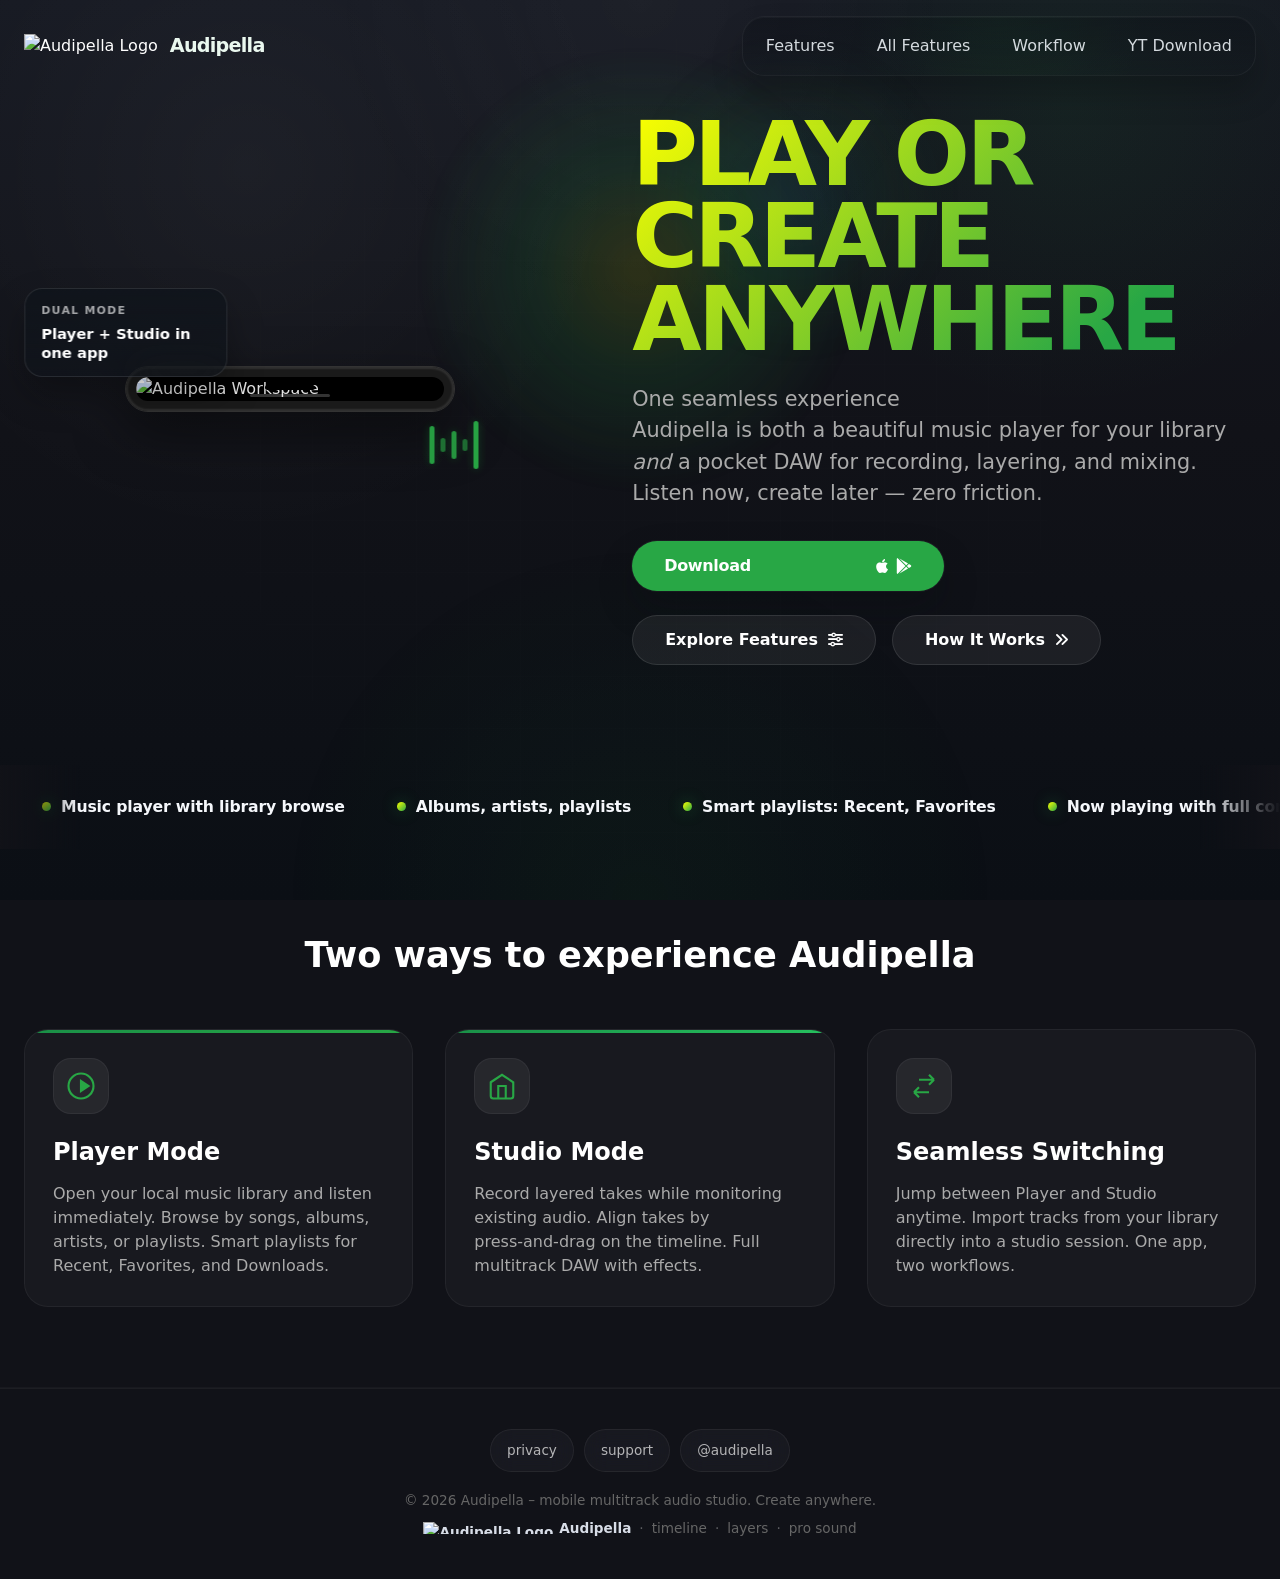
==== commit a3d9e8a7: "Implement YouTube download feature in index.html Added a YouTube download section with a form for au" ====
--- a/index.html
+++ b/index.html
@@ -95,6 +95,7 @@
                         <a href="#" data-page="features">Features</a>
                         <a href="#" data-page="detailed-features">All Features</a>
                         <a href="#" data-page="workflow">Workflow</a>
+                        <a href="#" data-page="yt-download">YT Download</a>
                     </div>
                 </div>
             </div>
@@ -387,6 +388,70 @@
                         <p class="workflow-callout-copy">Player library browsing and studio recording, playback,
                             trimming, mixing, import, export, add markers, redo, undo, looping, and video‑to‑audio
                             extraction — all done locally. No cloud, no latency, no accounts.</p>
+                    </div>
+                </div>
+            </section>
+        </div>
+
+        <!-- YouTube download page -->
+        <div id="yt-download-page" class="page-hidden">
+            <section class="yt-download-section">
+                <div class="container yt-download-layout">
+                    <div class="yt-download-copy">
+                        <div class="yt-download-kicker">
+                            <i class="fab fa-youtube" aria-hidden="true"></i>
+                            <span>Audio download</span>
+                        </div>
+                        <h2 class="section-title yt-download-title">YouTube to Audipella audio</h2>
+                        <p class="yt-download-subtitle">Paste a YouTube video, Shorts, or youtu.be link and prepare an MP3 for your library.</p>
+                    </div>
+
+                    <div class="yt-download-card">
+                        <form class="yt-download-form" id="ytDownloadForm" novalidate>
+                            <label class="yt-download-label" for="youtubeUrl">YouTube link</label>
+                            <div class="yt-download-input-row">
+                                <div class="yt-download-input-wrap">
+                                    <i class="fas fa-link" aria-hidden="true"></i>
+                                    <input class="yt-download-input" id="youtubeUrl" name="url" type="url"
+                                        inputmode="url" autocomplete="off" placeholder="https://youtu.be/..."
+                                        aria-describedby="ytDownloadFeedback">
+                                </div>
+                                <button class="btn-primary yt-download-button" id="ytDownloadButton" type="submit"
+                                    disabled>
+                                    <i class="fas btWhite fa-download" aria-hidden="true"></i>
+                                    <span class="btWhite">Download</span>
+                                </button>
+                            </div>
+                            <div class="yt-download-feedback" id="ytDownloadFeedback" aria-live="polite"></div>
+                        </form>
+
+                        <div class="yt-download-status" id="ytDownloadStatus" aria-live="polite">
+                            <div class="yt-download-video" id="ytVideoPreview">
+                                <img class="yt-download-thumb" id="ytVideoThumb" src="" alt="">
+                                <div>
+                                    <div class="yt-download-video-title" id="ytVideoTitle"></div>
+                                    <div class="yt-download-video-meta" id="ytVideoMeta"></div>
+                                </div>
+                            </div>
+
+                            <div class="yt-download-progress-shell">
+                                <div class="yt-download-progress-track" aria-hidden="true">
+                                    <div class="yt-download-progress-bar" id="ytProgressBar"></div>
+                                </div>
+                                <div class="yt-download-progress-copy">
+                                    <span id="ytProgressText">Waiting...</span>
+                                    <span id="ytProgressPercent">0%</span>
+                                </div>
+                            </div>
+
+                            <div class="yt-download-actions">
+                                <button class="btn-secondary yt-cancel-button" id="ytCancelButton" type="button"
+                                    disabled>
+                                    <i class="fas fa-times" aria-hidden="true"></i>
+                                    <span>Cancel</span>
+                                </button>
+                            </div>
+                        </div>
                     </div>
                 </div>
             </section>
